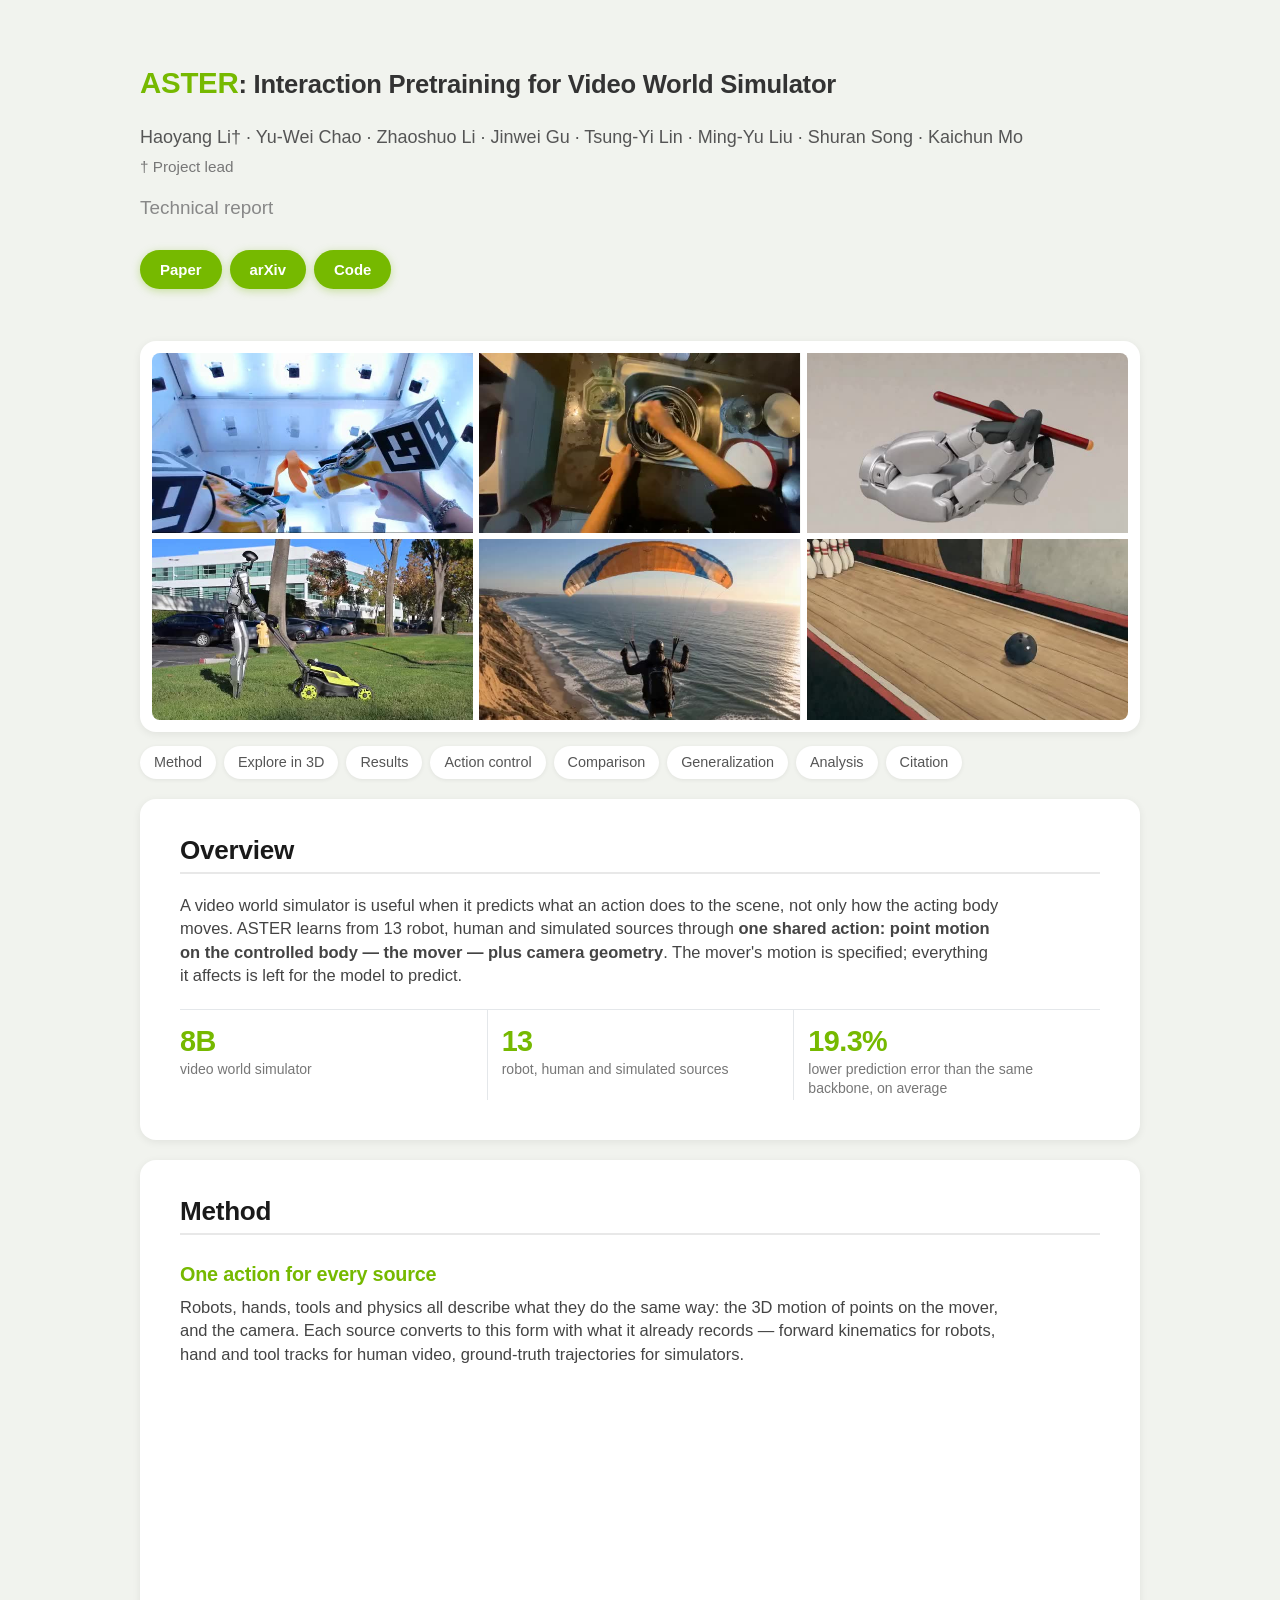
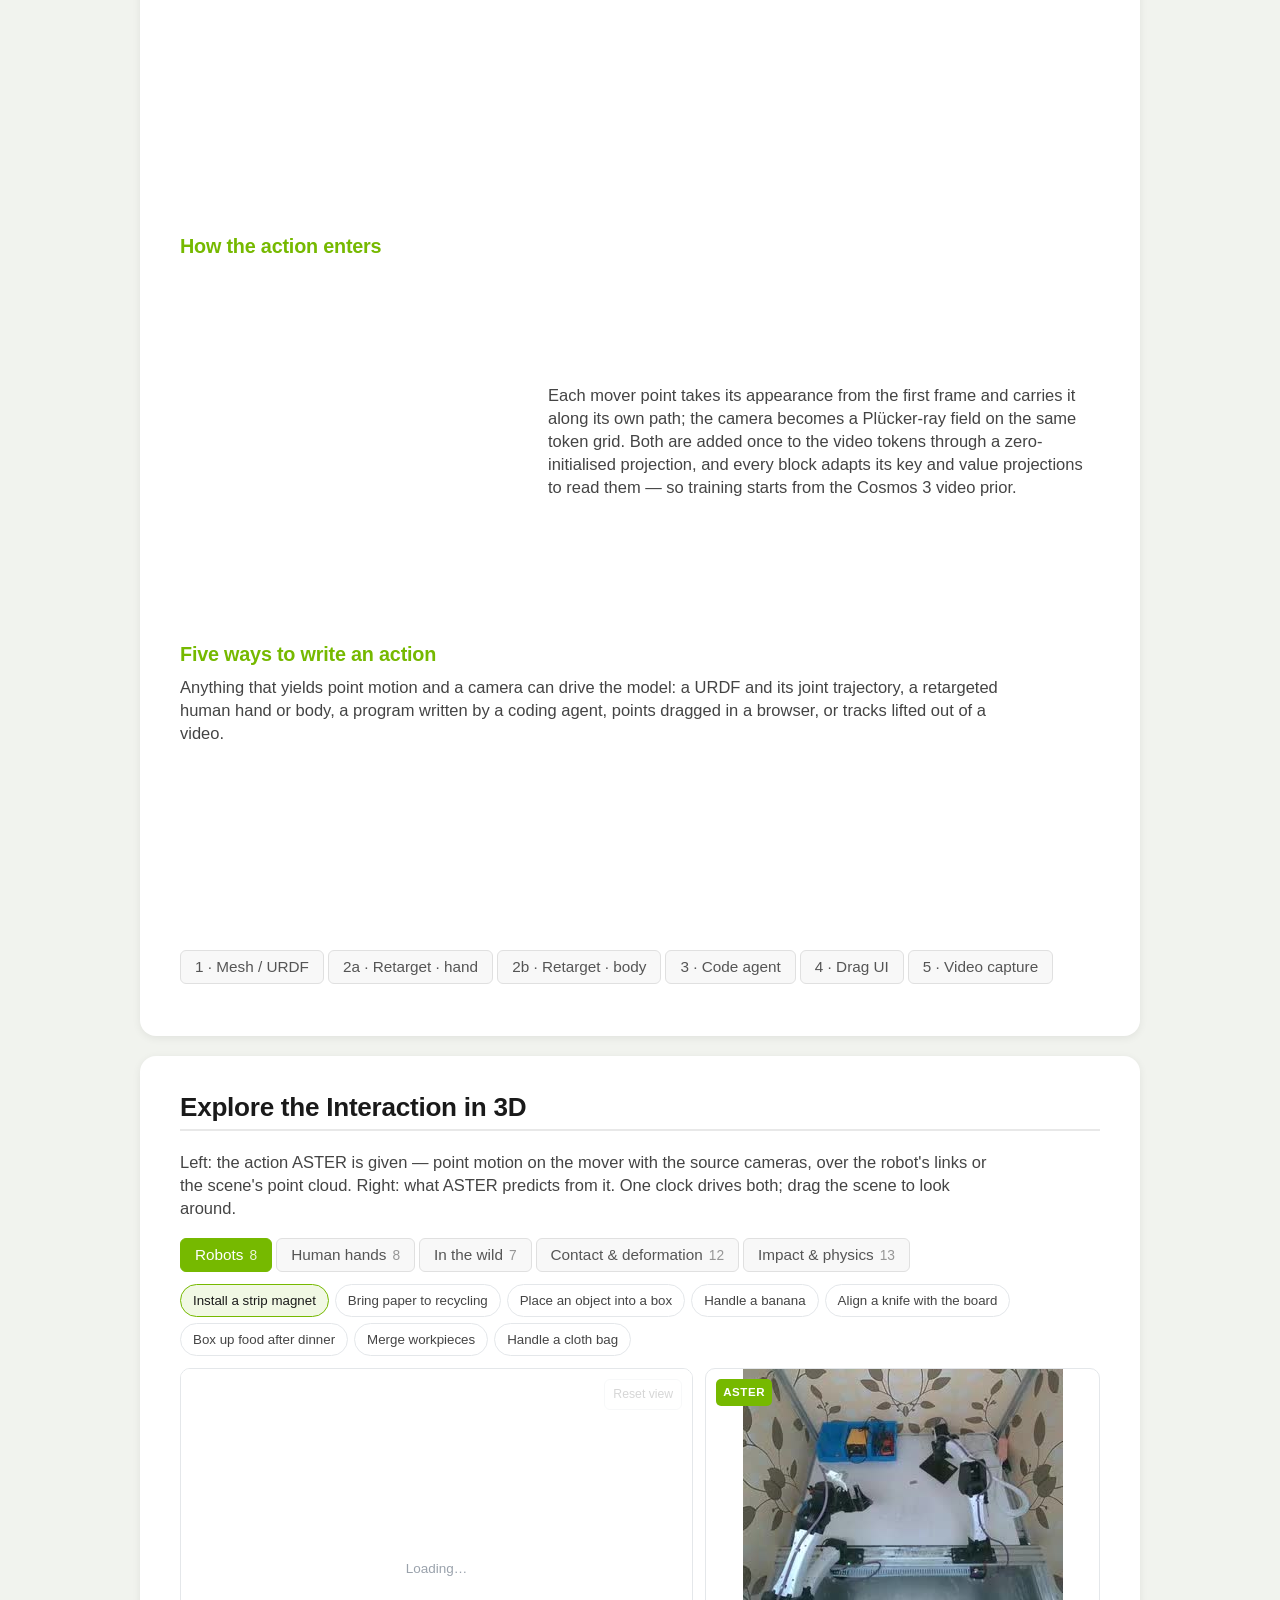
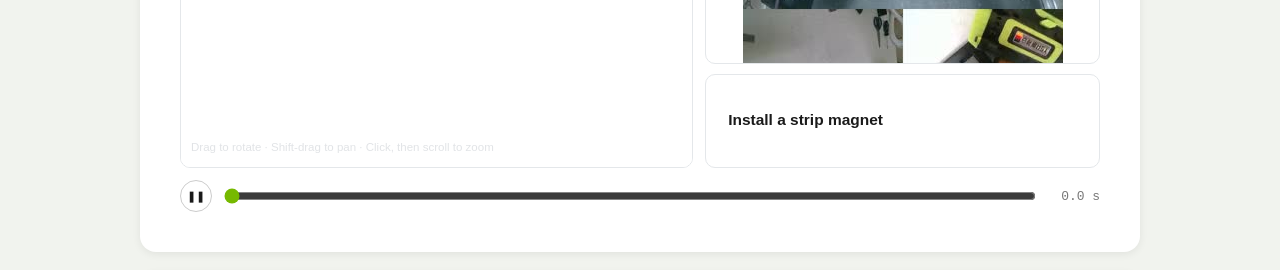
==== index.html @ 8cd950e9 "Publish the ASTER project page preview" ====
<!doctype html>
<html lang="en">
<head>
<meta charset="utf-8">
<meta name="robots" content="noindex, nofollow">
<meta http-equiv="refresh" content="0; url=aster/">
<link rel="canonical" href="aster/">
<title>ASTER</title>
</head>
<body><a href="aster/">ASTER: Interaction Pretraining for Video World Simulator</a></body>
</html>
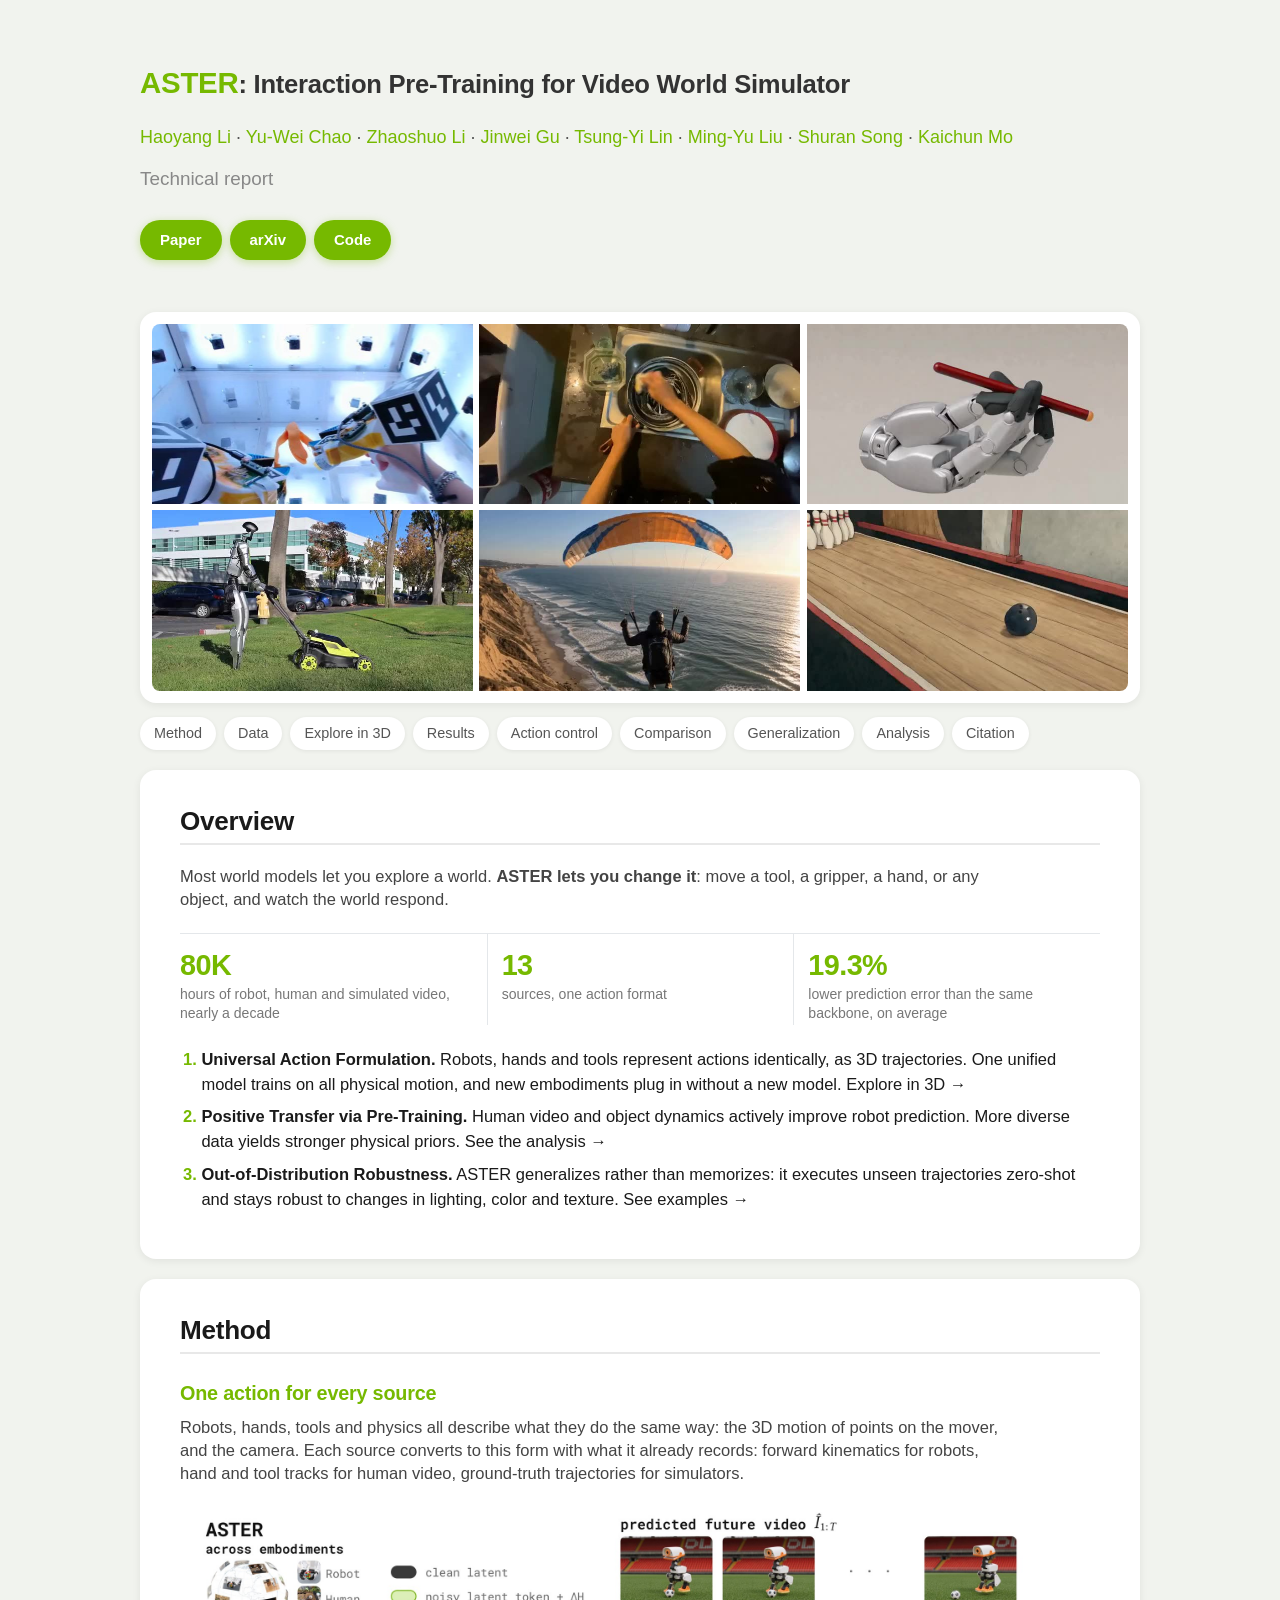
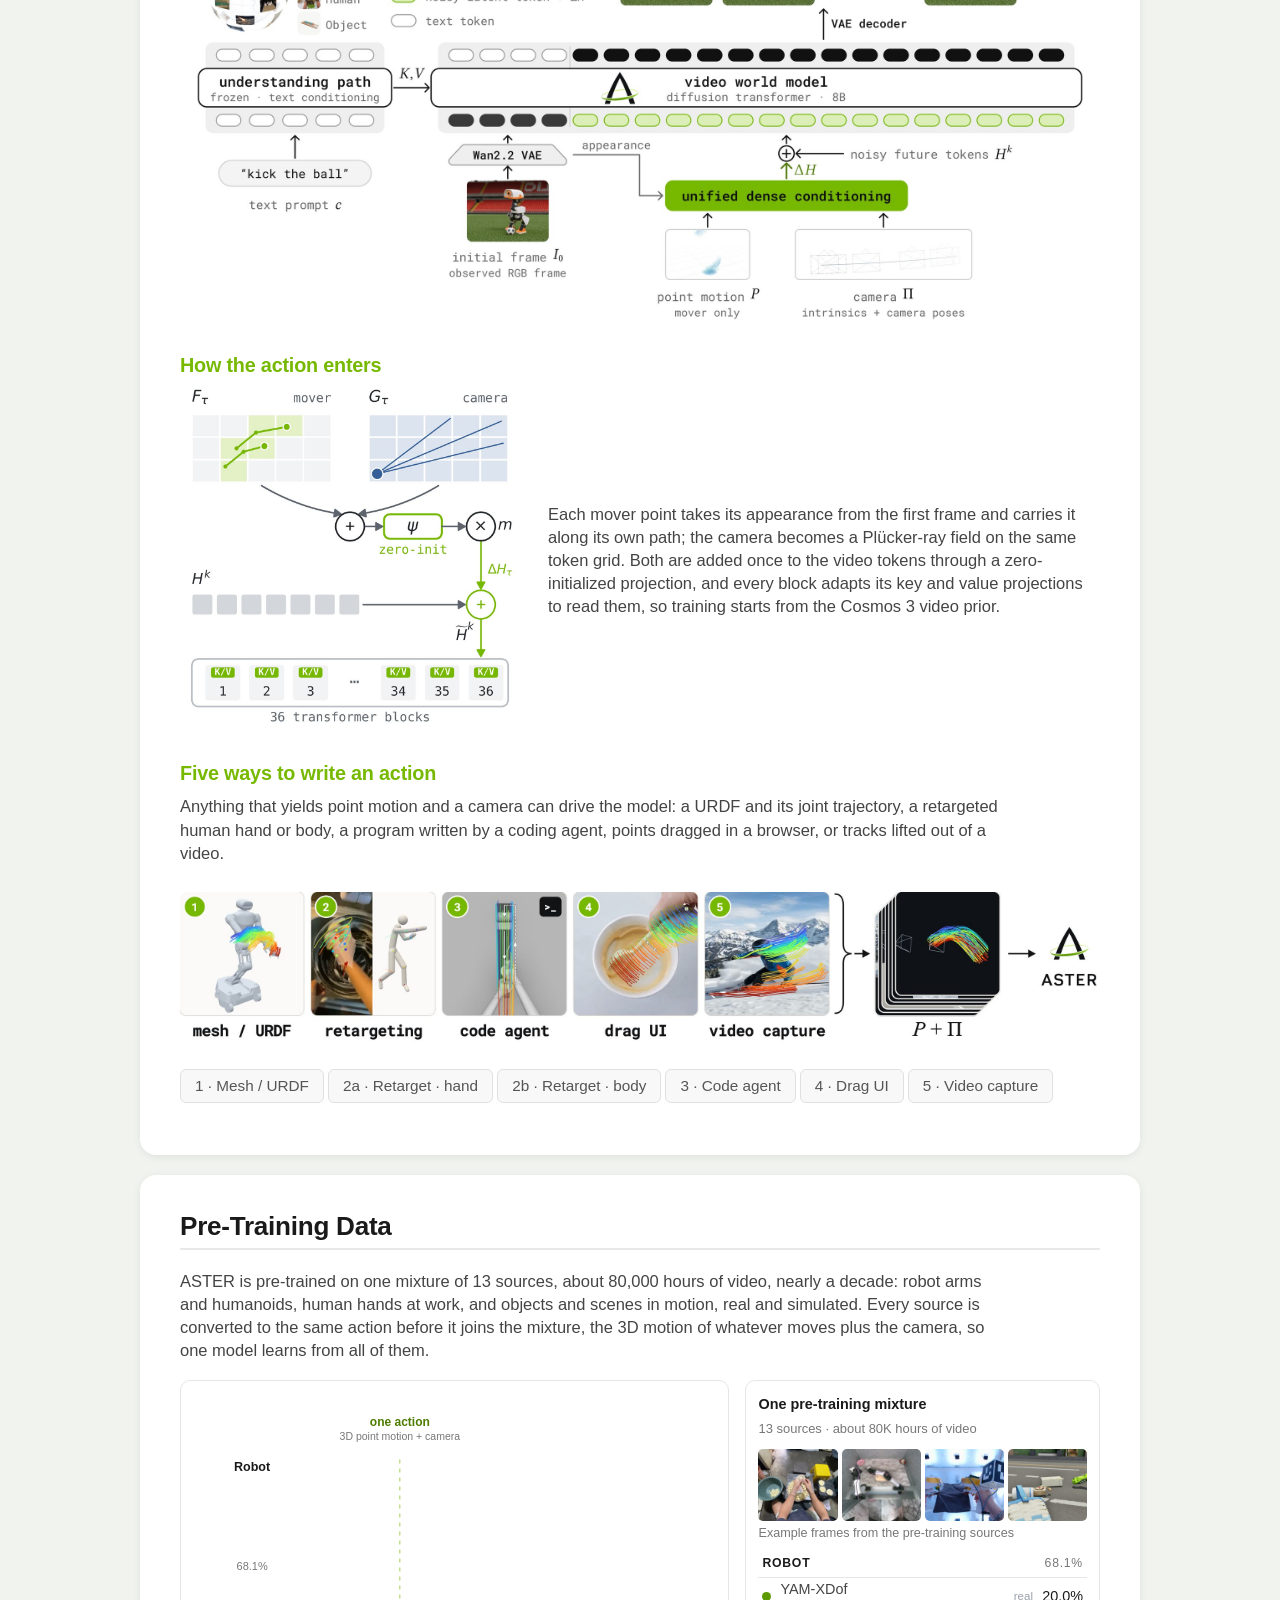
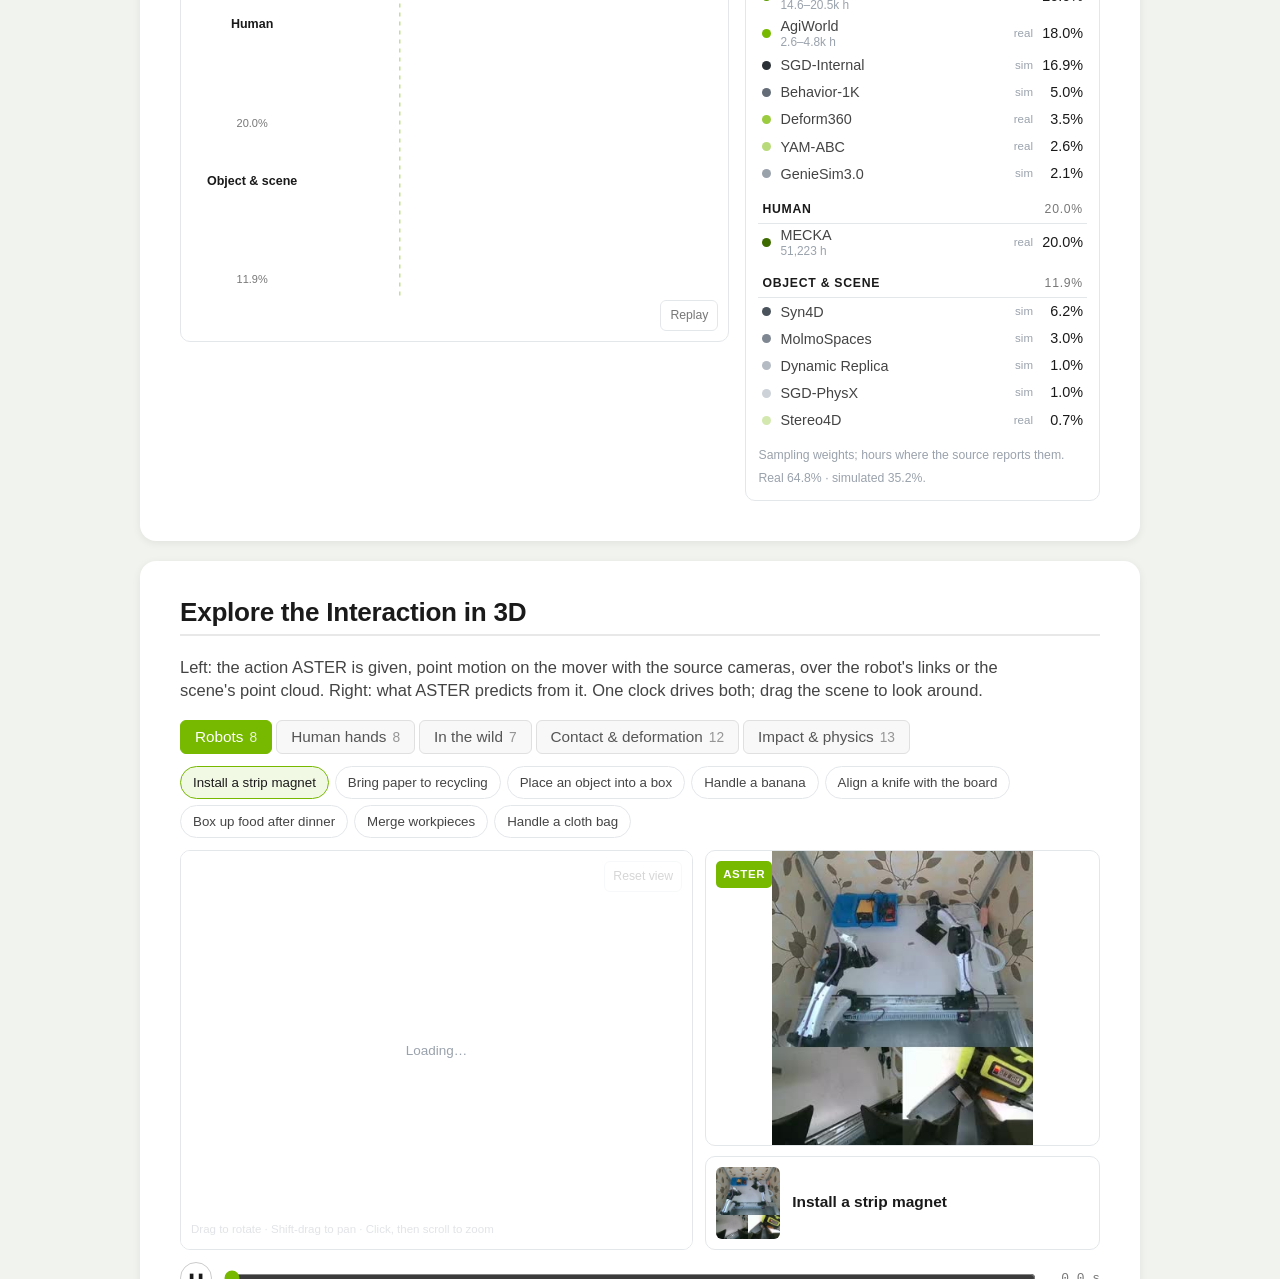
==== commit f65e53d8: "ASTER project page" ====
--- a/index.html
+++ b/index.html
@@ -7,5 +7,5 @@
 <link rel="canonical" href="aster/">
 <title>ASTER</title>
 </head>
-<body><a href="aster/">ASTER: Interaction Pretraining for Video World Simulator</a></body>
+<body><a href="aster/">ASTER: Interaction Pre-Training for Video World Simulator</a></body>
 </html>
